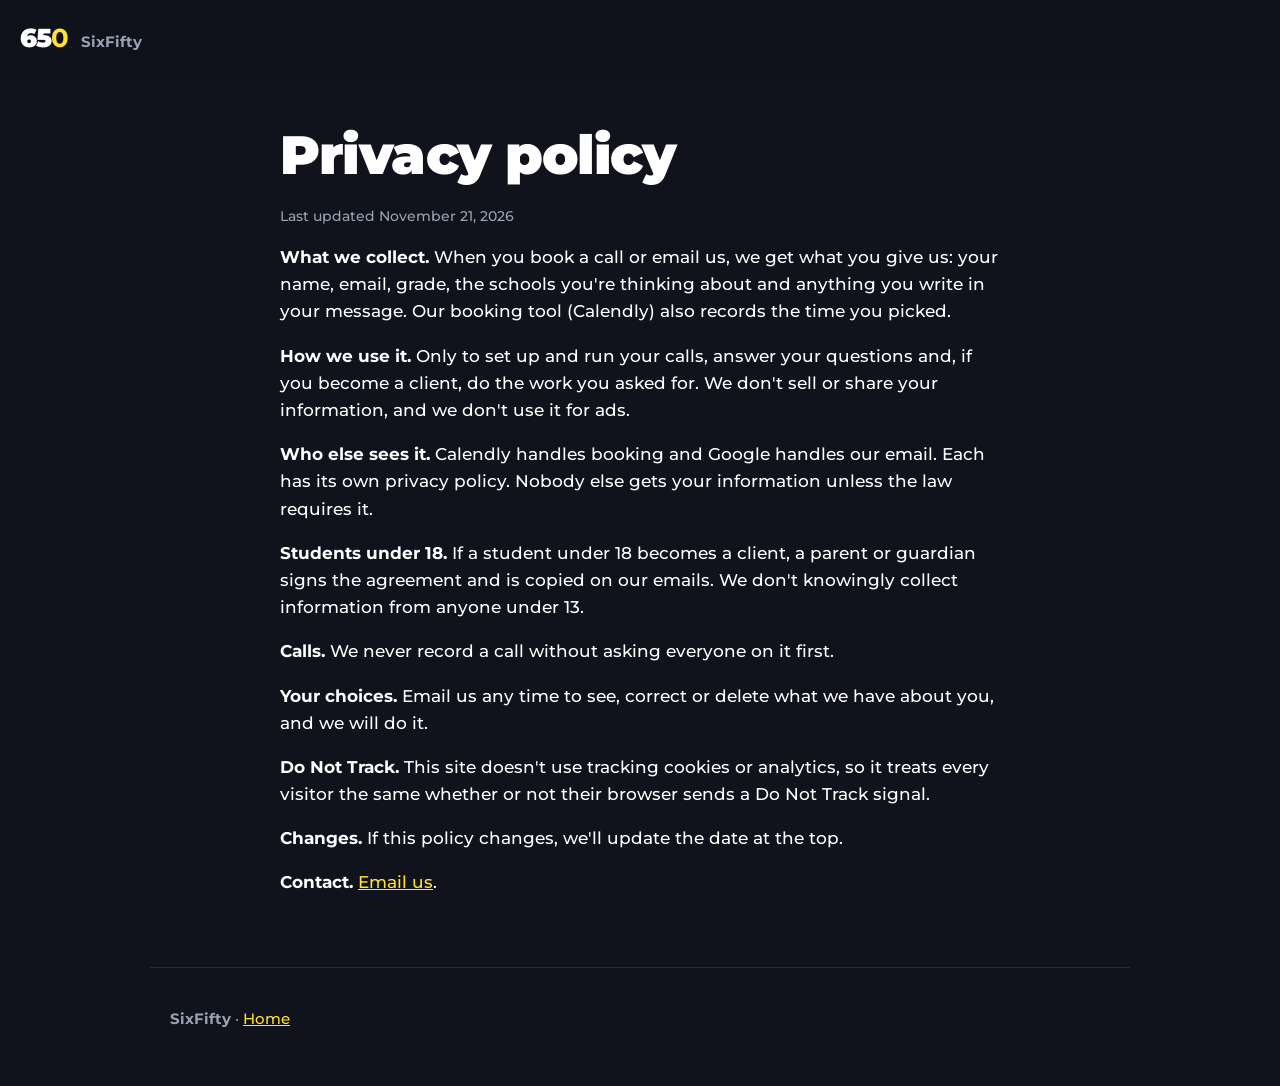
==== privacy.html @ cf9a3375 "SixFifty site" ====
<!doctype html>
<html lang="en">
<head>
<meta charset="utf-8">
<meta name="viewport" content="width=device-width, initial-scale=1">
<title>Privacy | SixFifty</title>
<link rel="icon" href="favicon.svg">
<link href="https://fonts.googleapis.com/css2?family=Montserrat:wght@500;700;800;900&display=swap" rel="stylesheet">
<link rel="stylesheet" href="style.css">
</head>
<body>
<header class="top"><a class="logo" href="./">65<b>0</b> <span>SixFifty</span></a></header>
<section class="page">
  <h1>Privacy policy</h1>
  <p class="fine">Last updated November 21, 2026</p>
  <p><b>What we collect.</b> When you book a call or email us, we get what you give us: your name, email, grade, the schools you're thinking about and anything you write in your message. Our booking tool (Calendly) also records the time you picked.</p>
  <p><b>How we use it.</b> Only to set up and run your calls, answer your questions and, if you become a client, do the work you asked for. We don't sell or share your information, and we don't use it for ads.</p>
  <p><b>Who else sees it.</b> Calendly handles booking and Google handles our email. Each has its own privacy policy. Nobody else gets your information unless the law requires it.</p>
  <p><b>Students under 18.</b> If a student under 18 becomes a client, a parent or guardian signs the agreement and is copied on our emails. We don't knowingly collect information from anyone under 13.</p>
  <p><b>Calls.</b> We never record a call without asking everyone on it first.</p>
  <p><b>Your choices.</b> Email us any time to see, correct or delete what we have about you, and we will do it.</p>
  <p><b>Do Not Track.</b> This site doesn't use tracking cookies or analytics, so it treats every visitor the same whether or not their browser sends a Do Not Track signal.</p>
  <p><b>Changes.</b> If this policy changes, we'll update the date at the top.</p>
  <p><b>Contact.</b> <a class="mail" href="#">Email us</a>.</p>
</section>
<footer><p><b>SixFifty</b> · <a href="./">Home</a></p></footer>
<script src="config.js"></script>
<script src="main.js"></script>
</body>
</html>
---- style.css ----
:root{--ink:#10131c;--y:#ffe234;--w:#fff;--mute:#9aa1b2;--line:#262b3a;--card:#171b27}
*{box-sizing:border-box}
html{scroll-behavior:smooth}
body{margin:0;background:var(--ink);color:var(--w);font:500 17px/1.6 Montserrat,Arial,sans-serif}
a{color:var(--y)}
section,header,footer{max-width:980px;margin:0 auto;padding:0 20px}
.top{display:flex;justify-content:space-between;align-items:center;padding-top:18px;padding-bottom:18px;position:sticky;top:0;background:rgba(16,19,28,.92);backdrop-filter:blur(8px);z-index:5;max-width:none}
.logo{font-weight:900;font-size:26px;color:var(--w);text-decoration:none;letter-spacing:-1px}
.logo b{color:var(--y)}
.logo span{font-size:15px;font-weight:700;letter-spacing:0;margin-left:6px;color:var(--mute)}
.btn{display:inline-block;background:var(--y);color:var(--ink);font-weight:800;text-decoration:none;padding:16px 26px;border-radius:12px;border:2px solid var(--y)}
.btn:hover{filter:brightness(1.05);transform:translateY(-1px)}
.btn.small{padding:9px 16px;font-size:14px}
.btn.ghost{background:transparent;color:var(--y)}
.hero{padding-top:70px;padding-bottom:50px}
.kicker{color:var(--y);font-weight:700;text-transform:none;margin:0 0 10px}
h1{font-size:clamp(40px,7vw,72px);line-height:1.02;margin:0 0 22px;font-weight:900;letter-spacing:-1.5px}
h1 em{font-style:normal;color:var(--y)}
.lead{font-size:19px;max-width:640px;color:#d9dce4}
.cta-row{display:flex;gap:12px;flex-wrap:wrap;margin:28px 0 10px}
.fine{color:var(--mute);font-size:14px}
.band{display:grid;grid-template-columns:repeat(3,1fr);gap:14px;padding-top:10px;padding-bottom:30px}
.stat{border:1px solid var(--line);border-radius:14px;padding:18px}
.stat b{display:block;font-size:34px;font-weight:900;color:var(--y)}
.stat span{color:var(--mute);font-size:14px}
h2{font-size:clamp(28px,4vw,38px);font-weight:900;margin:60px 0 20px;letter-spacing:-.5px}
h3{margin:0 0 6px;font-size:19px}
.grid{display:grid;grid-template-columns:repeat(3,1fr);gap:14px}
.card{background:var(--card);border-radius:14px;padding:20px}
.card p{margin:0;color:#c9cdd8;font-size:15px}
.steps{counter-reset:s;list-style:none;padding:0;margin:0;display:grid;gap:12px}
.steps li{counter-increment:s;background:var(--card);border-radius:14px;padding:18px 20px 18px 70px;position:relative;color:#d9dce4}
.steps li:before{content:counter(s);position:absolute;left:20px;top:14px;font-weight:900;font-size:30px;color:var(--y)}
.steps b{color:var(--w)}
.founder{display:grid;grid-template-columns:150px 1fr;gap:28px;align-items:start}
.founder h2{margin-top:60px}
.photo{margin-top:70px;width:150px;height:150px;border-radius:50%;background:var(--y);color:var(--ink);display:grid;place-items:center;font-weight:900;font-size:46px;background-size:cover;background-position:center}
.creds{padding-left:20px;color:#d9dce4}
.creds li{margin:4px 0}
details{border-bottom:1px solid var(--line);padding:14px 0}
summary{cursor:pointer;font-weight:700;font-size:18px}
details p{color:#c9cdd8;margin:10px 0 0}
.book-box{text-align:center}
.cal{min-height:120px;margin:20px auto;max-width:720px;background:var(--w);border-radius:14px;overflow:hidden}
.cal.empty{background:transparent;min-height:0}
footer{border-top:1px solid var(--line);margin-top:70px;padding-top:24px;padding-bottom:40px;color:var(--mute);font-size:15px}
.page{max-width:760px}
.page h1{font-size:clamp(34px,6vw,54px);margin-top:50px}
.check{list-style:none;padding:0}
.check li{padding:10px 0 10px 36px;position:relative;border-bottom:1px solid var(--line)}
.check li:before{content:"";position:absolute;left:0;top:14px;width:20px;height:20px;border:2px solid var(--y);border-radius:5px}
.check li b{color:var(--y)}
@media (max-width:720px){
  .band,.grid{grid-template-columns:1fr}
  .founder{grid-template-columns:1fr}
  .photo{margin-top:40px;width:110px;height:110px;font-size:34px}
  .founder h2{margin-top:10px}
  .logo span{display:none}
  .hero{padding-top:40px}
}
@media print{body{background:#fff;color:#000}.top,footer .fine,.cta-row{display:none}.check li:before{border-color:#000}.check li b{color:#000}a{color:#000}}
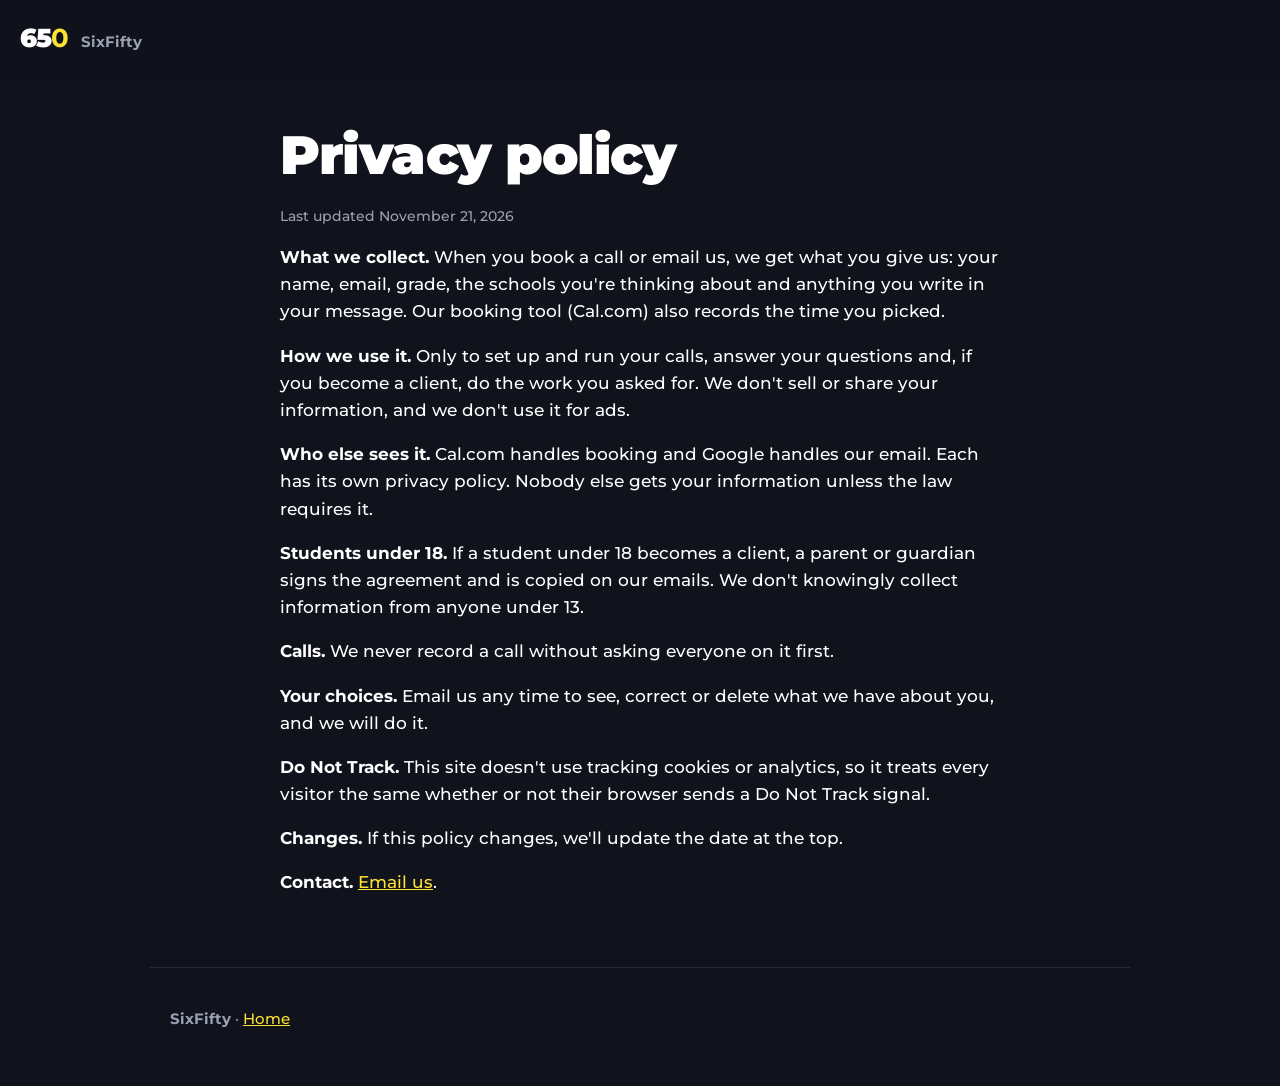
==== commit 228f4972: "Switch booking to Cal.com free 20-minute call" ====
--- a/privacy.html
+++ b/privacy.html
@@ -13,9 +13,9 @@
 <section class="page">
   <h1>Privacy policy</h1>
   <p class="fine">Last updated November 21, 2026</p>
-  <p><b>What we collect.</b> When you book a call or email us, we get what you give us: your name, email, grade, the schools you're thinking about and anything you write in your message. Our booking tool (Calendly) also records the time you picked.</p>
+  <p><b>What we collect.</b> When you book a call or email us, we get what you give us: your name, email, grade, the schools you're thinking about and anything you write in your message. Our booking tool (Cal.com) also records the time you picked.</p>
   <p><b>How we use it.</b> Only to set up and run your calls, answer your questions and, if you become a client, do the work you asked for. We don't sell or share your information, and we don't use it for ads.</p>
-  <p><b>Who else sees it.</b> Calendly handles booking and Google handles our email. Each has its own privacy policy. Nobody else gets your information unless the law requires it.</p>
+  <p><b>Who else sees it.</b> Cal.com handles booking and Google handles our email. Each has its own privacy policy. Nobody else gets your information unless the law requires it.</p>
   <p><b>Students under 18.</b> If a student under 18 becomes a client, a parent or guardian signs the agreement and is copied on our emails. We don't knowingly collect information from anyone under 13.</p>
   <p><b>Calls.</b> We never record a call without asking everyone on it first.</p>
   <p><b>Your choices.</b> Email us any time to see, correct or delete what we have about you, and we will do it.</p>
--- a/style.css
+++ b/style.css
@@ -59,3 +59,10 @@
   .hero{padding-top:40px}
 }
 @media print{body{background:#fff;color:#000}.top,footer .fine,.cta-row{display:none}.check li:before{border-color:#000}.check li b{color:#000}a{color:#000}}
+.draft{background:#fff8d6;color:#1c2333;border-radius:14px;padding:22px 24px;border-left:6px solid #e0524f;font-family:Georgia,serif;font-size:18px}
+.draft p{margin:0 0 16px;display:grid;grid-template-columns:1.4fr 1fr;gap:18px}
+.draft .line{text-decoration:underline wavy rgba(224,82,79,.6);text-underline-offset:5px}
+.draft .line.good{text-decoration:none;background:#ffe234}
+.draft .note{font-family:Montserrat,Arial,sans-serif;font-size:14px;font-weight:700;color:#1f4fbf}
+.grid.two{grid-template-columns:1fr 1fr;margin-top:14px}
+@media (max-width:720px){.draft p{grid-template-columns:1fr;gap:4px}.grid.two{grid-template-columns:1fr}}
